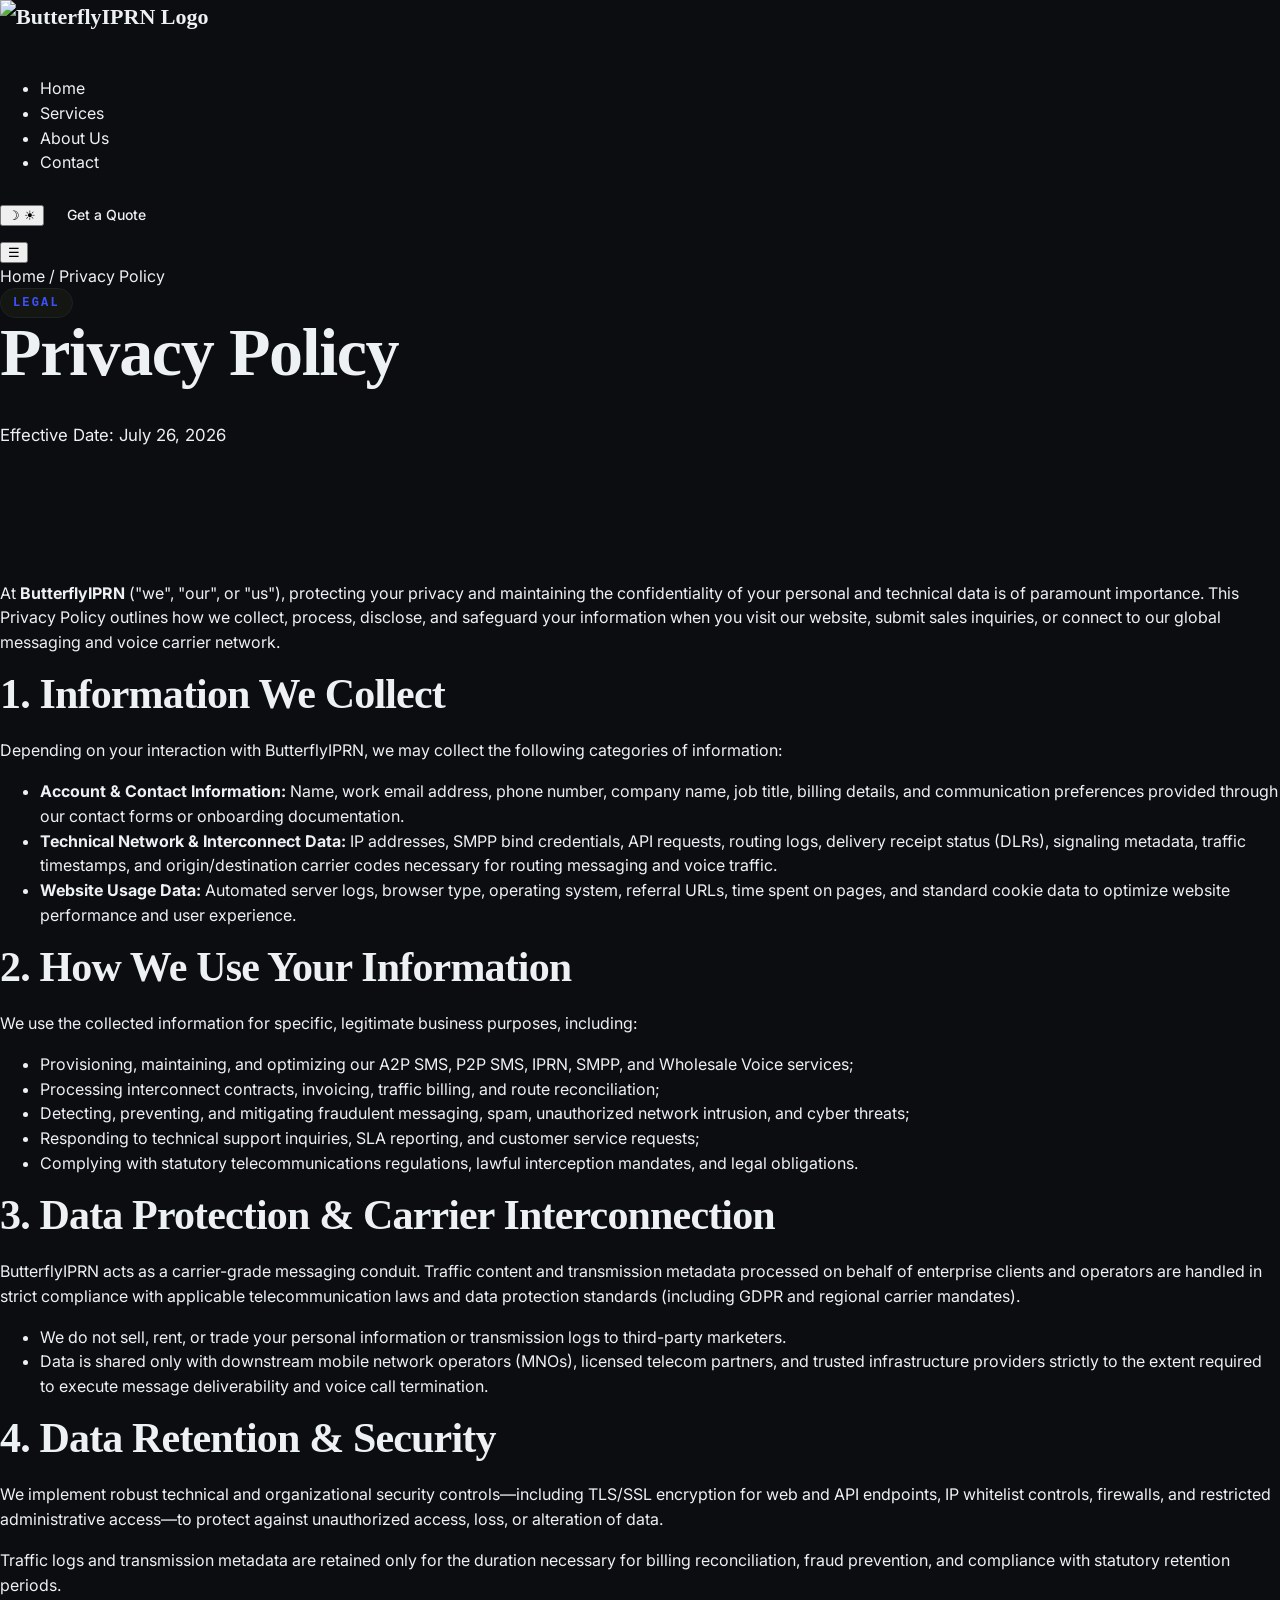
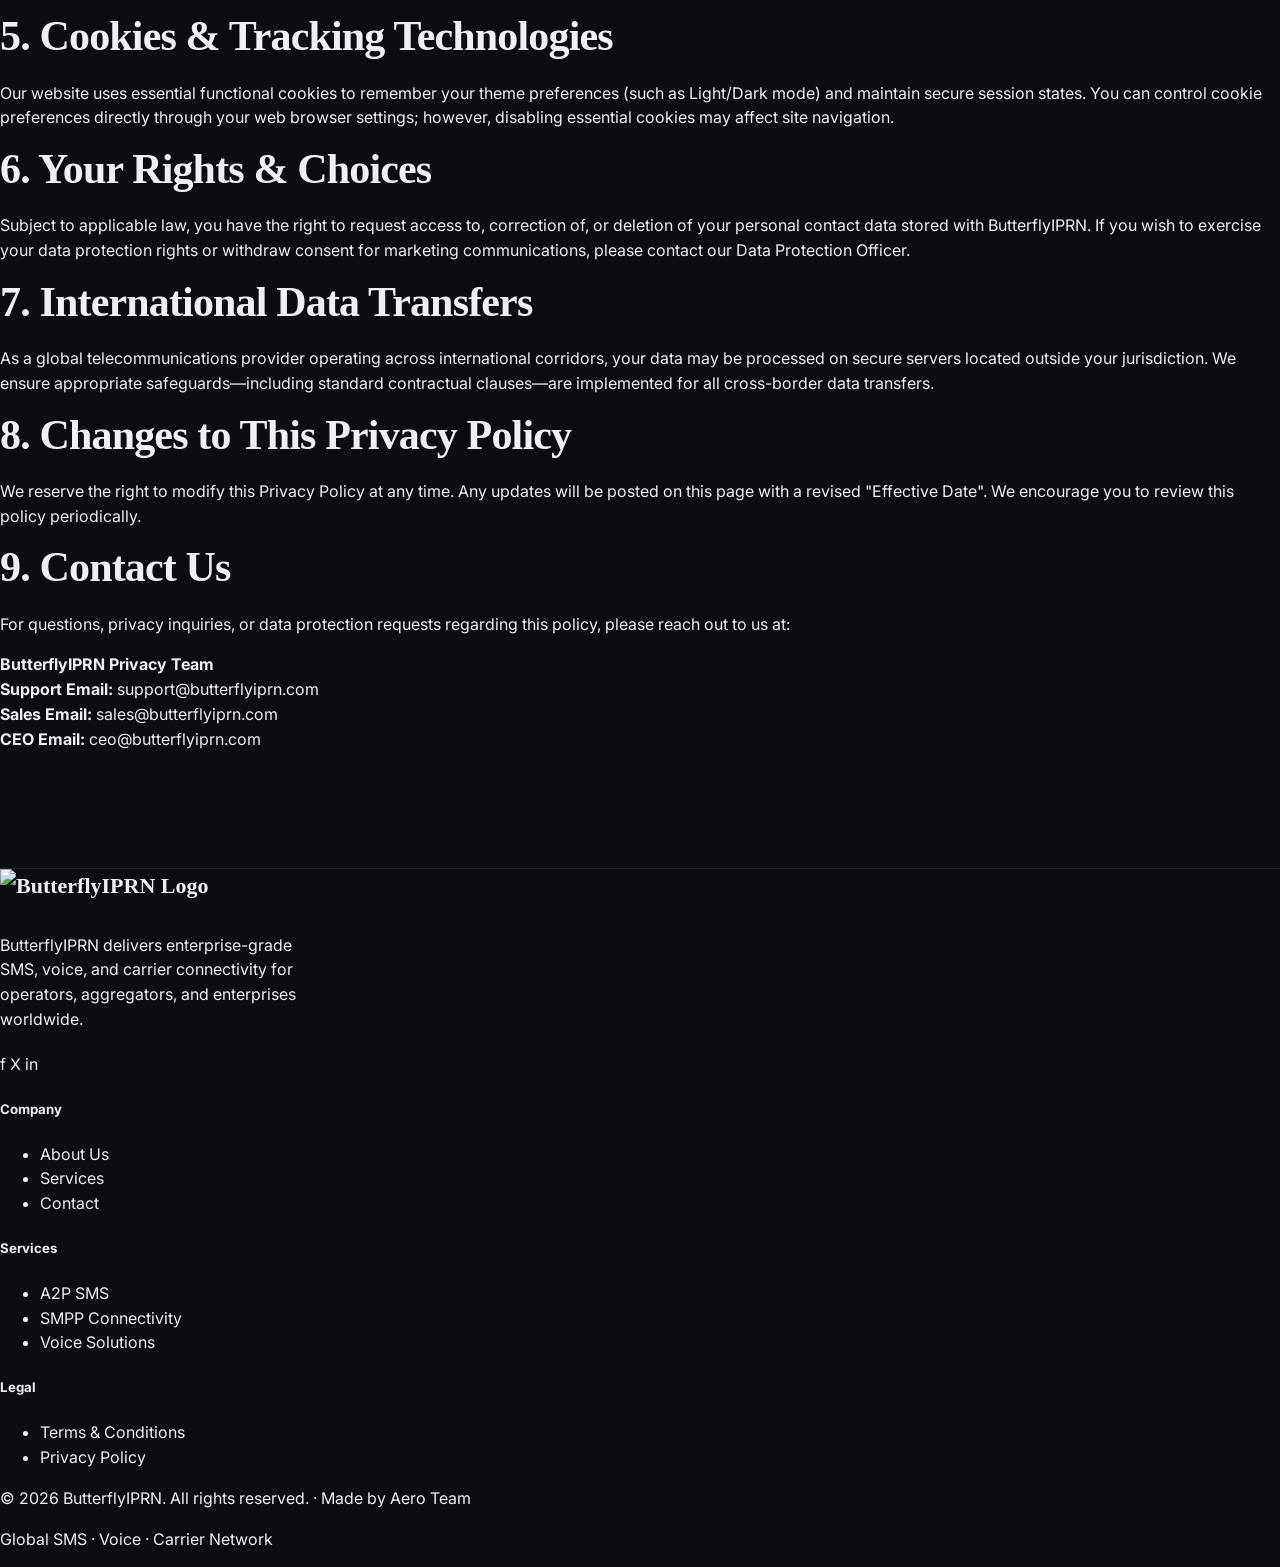
==== privacy-policy.html @ 3a71dd31 "main files" ====
<!DOCTYPE html>
<html lang="en" data-theme="dark">

<head>
  <meta charset="UTF-8">
  <meta name="viewport" content="width=device-width, initial-scale=1.0">
  <title>Privacy Policy — ButterflyIPRN</title>
  <link rel="preconnect" href="https://fonts.googleapis.com">
  <link rel="preconnect" href="https://fonts.gstatic.com" crossorigin>
  <link
    href="https://fonts.googleapis.com/css2?family=IBM+Plex+Mono:wght@500;600;700&family=Inter:wght@400;500;600;700&family=Space+Grotesk:wght@600;700&display=swap"
    rel="stylesheet">
  <link rel="stylesheet" href="./styles.css">
</head>

<body>

  <header class="site-header">
    <div class="header-inner">
      <a class="brand" href="index.html">
        <img src="aero-telecom/assets/images/logo.png" alt="ButterflyIPRN Logo" width="543" height="60"
          style="height:60px;">
      </a>

      <nav class="main-nav" aria-label="Primary">
        <ul>
          <li><a href="index.html">Home</a></li>
          <li><a href="index.html#services">Services</a></li>
          <li><a href="index.html#about">About Us</a></li>
          <li><a href="index.html#contact">Contact</a></li>
        </ul>
      </nav>

      <div class="header-cta">
        <button class="theme-toggle" aria-label="Switch between dark and light mode" type="button" title="Toggle Theme">
          <span class="icon-dark" aria-hidden="true">&#9789;</span>
          <span class="icon-light" aria-hidden="true">&#9728;</span>
        </button>
        <a href="index.html#contact" class="btn btn-outline">Get a Quote</a>
      </div>
      <button class="nav-toggle" aria-label="Toggle menu">&#9776;</button>
    </div>
  </header>

  <section class="page-hero fade-up">
    <div class="container">
      <div class="breadcrumb"><a href="index.html">Home</a> / Privacy Policy</div>
      <div class="eyebrow mono">Legal</div>
      <h1>Privacy Policy</h1>
      <p style="margin-top:12px;font-size:1.05rem;">Effective Date: July 26, 2026</p>
    </div>
  </section>

  <section class="section fade-up">
    <div class="container legal-content">
      <p>At <strong>ButterflyIPRN</strong> ("we", "our", or "us"), protecting your privacy and maintaining the
        confidentiality of your personal and technical data is of paramount importance. This Privacy Policy outlines how
        we collect, process, disclose, and safeguard your information when you visit our website, submit sales
        inquiries, or connect to our global messaging and voice carrier network.</p>

      <h2>1. Information We Collect</h2>
      <p>Depending on your interaction with ButterflyIPRN, we may collect the following categories of information:</p>
      <ul>
        <li><strong>Account &amp; Contact Information:</strong> Name, work email address, phone number, company name,
          job title, billing details, and communication preferences provided through our contact forms or onboarding
          documentation.</li>
        <li><strong>Technical Network &amp; Interconnect Data:</strong> IP addresses, SMPP bind credentials, API
          requests, routing logs, delivery receipt status (DLRs), signaling metadata, traffic timestamps, and
          origin/destination carrier codes necessary for routing messaging and voice traffic.</li>
        <li><strong>Website Usage Data:</strong> Automated server logs, browser type, operating system, referral URLs,
          time spent on pages, and standard cookie data to optimize website performance and user experience.</li>
      </ul>

      <h2>2. How We Use Your Information</h2>
      <p>We use the collected information for specific, legitimate business purposes, including:</p>
      <ul>
        <li>Provisioning, maintaining, and optimizing our A2P SMS, P2P SMS, IPRN, SMPP, and Wholesale Voice services;
        </li>
        <li>Processing interconnect contracts, invoicing, traffic billing, and route reconciliation;</li>
        <li>Detecting, preventing, and mitigating fraudulent messaging, spam, unauthorized network intrusion, and cyber
          threats;</li>
        <li>Responding to technical support inquiries, SLA reporting, and customer service requests;</li>
        <li>Complying with statutory telecommunications regulations, lawful interception mandates, and legal
          obligations.</li>
      </ul>

      <h2>3. Data Protection &amp; Carrier Interconnection</h2>
      <p>ButterflyIPRN acts as a carrier-grade messaging conduit. Traffic content and transmission metadata processed on
        behalf of enterprise clients and operators are handled in strict compliance with applicable telecommunication
        laws and data protection standards (including GDPR and regional carrier mandates).</p>
      <ul>
        <li>We do not sell, rent, or trade your personal information or transmission logs to third-party marketers.</li>
        <li>Data is shared only with downstream mobile network operators (MNOs), licensed telecom partners, and trusted
          infrastructure providers strictly to the extent required to execute message deliverability and voice call
          termination.</li>
      </ul>

      <h2>4. Data Retention &amp; Security</h2>
      <p>We implement robust technical and organizational security controls—including TLS/SSL encryption for web and API
        endpoints, IP whitelist controls, firewalls, and restricted administrative access—to protect against
        unauthorized access, loss, or alteration of data.</p>
      <p>Traffic logs and transmission metadata are retained only for the duration necessary for billing reconciliation,
        fraud prevention, and compliance with statutory retention periods.</p>

      <h2>5. Cookies &amp; Tracking Technologies</h2>
      <p>Our website uses essential functional cookies to remember your theme preferences (such as Light/Dark mode) and
        maintain secure session states. You can control cookie preferences directly through your web browser settings;
        however, disabling essential cookies may affect site navigation.</p>

      <h2>6. Your Rights &amp; Choices</h2>
      <p>Subject to applicable law, you have the right to request access to, correction of, or deletion of your personal
        contact data stored with ButterflyIPRN. If you wish to exercise your data protection rights or withdraw consent
        for marketing communications, please contact our Data Protection Officer.</p>

      <h2>7. International Data Transfers</h2>
      <p>As a global telecommunications provider operating across international corridors, your data may be processed on
        secure servers located outside your jurisdiction. We ensure appropriate safeguards—including standard
        contractual clauses—are implemented for all cross-border data transfers.</p>

      <h2>8. Changes to This Privacy Policy</h2>
      <p>We reserve the right to modify this Privacy Policy at any time. Any updates will be posted on this page with a
        revised "Effective Date". We encourage you to review this policy periodically.</p>

      <h2>9. Contact Us</h2>
      <p>For questions, privacy inquiries, or data protection requests regarding this policy, please reach out to us at:
      </p>
      <p><strong>ButterflyIPRN Privacy Team</strong><br>
        <strong>Support Email:</strong> <a href="mailto:support@butterflyiprn.com">support@butterflyiprn.com</a><br>
        <strong>Sales Email:</strong> <a href="mailto:sales@butterflyiprn.com">sales@butterflyiprn.com</a><br>
        <strong>CEO Email:</strong> <a href="mailto:ceo@butterflyiprn.com">ceo@butterflyiprn.com</a>
      </p>
    </div>
  </section>

  <footer class="site-footer">
    <div class="container">
      <div class="footer-grid">
        <div>
          <a class="brand" href="index.html">
            <img src="aero-telecom/assets/images/logo.png" alt="ButterflyIPRN Logo" width="543" height="48"
              style="height:48px;">
          </a>
          <p style="margin-top:16px;max-width:320px;">ButterflyIPRN delivers enterprise-grade SMS, voice, and carrier
            connectivity for operators, aggregators, and enterprises worldwide.</p>
          <div class="social-links" style="margin-top:20px;">
            <a href="https://www.facebook.com/share/1BZhmbPGrG/" target="_blank" rel="noopener noreferrer"
              aria-label="Facebook">f</a>
            <a href="https://x.com/butterflyIPRN" target="_blank" rel="noopener noreferrer"
              aria-label="X / Twitter">X</a>
            <a href="https://www.linkedin.com/in/butterfly-iprn-031348425?utm_source=share_via&utm_content=profile&utm_medium=member_android"
              target="_blank" rel="noopener noreferrer" aria-label="LinkedIn">in</a>
          </div>
        </div>

        <div>
          <h5>Company</h5>
          <ul>
            <li><a href="index.html#about">About Us</a></li>
            <li><a href="index.html#services">Services</a></li>
            <li><a href="index.html#contact">Contact</a></li>
          </ul>
        </div>

        <div>
          <h5>Services</h5>
          <ul>
            <li><a href="index.html#services">A2P SMS</a></li>
            <li><a href="index.html#services">SMPP Connectivity</a></li>
            <li><a href="index.html#services">Voice Solutions</a></li>
          </ul>
        </div>

        <div>
          <h5>Legal</h5>
          <ul>
            <li><a href="terms.html">Terms &amp; Conditions</a></li>
            <li><a href="privacy-policy.html">Privacy Policy</a></li>
          </ul>
        </div>
      </div>

      <div class="footer-bottom">
        <p>&copy; 2026 ButterflyIPRN. All rights reserved. &middot; Made by <a href="https://aeroteam.vercel.app/"
            target="_blank" rel="noopener noreferrer" class="credit-link">Aero Team</a></p>
        <p class="mono">Global SMS &middot; Voice &middot; Carrier Network</p>
      </div>
    </div>
  </footer>

  <script src="./main.js"></script>
</body>

</html>
---- styles.css ----
:root {
  --bg: #0b0d10;
  --bg-2: #101418;
  --ink: #eef1f4;
  --ink-dim: #9aa3ad;
  --line: #1c2126;
  --accent: #3d51ff;
  /* electric lime */
  --accent-2: #7caaf5;
  /* mint */
  --warm: #ff8a5c;
  /* subtle warm */
  --card: #11151a;
  --radius: 14px;
  --maxw: 1200px;
}

* {
  box-sizing: border-box;
  scroll-behavior: smooth;
}

html,
body {
  margin: 0;
  padding: 0;
  background: var(--bg);
  color: var(--ink);
  font-family: "Inter", system-ui, sans-serif;
  -webkit-font-smoothing: antialiased;
  line-height: 1.55
}

img {
  max-width: 100%;
  display: block
}

a {
  color: inherit;
  text-decoration: none
}

.wrap {
  max-width: var(--maxw);
  margin: 0 auto;
  padding: 0 24px
}

.skip {
  position: absolute;
  left: -9999px
}

.skip:focus {
  left: 8px;
  top: 8px;
  background: var(--accent);
  color: #000;
  padding: 8px;
  z-index: 99
}

/* Typography */
h1,
h2,
h3,
h4 {
  font-family: "Fraunces", serif;
  font-weight: 600;
  letter-spacing: -.02em;
  margin: 0 0 .5em
}

h1 {
  font-size: clamp(38px, 5.4vw, 68px);
  line-height: 1.02
}

h1 em {
  font-style: italic;
  color: var(--accent);
  font-weight: 600
}

h2 {
  font-size: clamp(28px, 3.4vw, 42px);
  line-height: 1.1
}

h3 {
  font-size: 20px
}

.eyebrow {
  display: inline-flex;
  align-items: center;
  gap: 8px;
  font: 600 12px/1 "JetBrains Mono", monospace;
  text-transform: uppercase;
  letter-spacing: .18em;
  color: var(--accent);
  padding: 8px 12px;
  border: 1px solid var(--line);
  border-radius: 999px;
  background: rgba(198, 255, 61, .04)
}

.eyebrow i {
  width: 6px;
  height: 6px;
  background: var(--accent);
  border-radius: 50%;
  box-shadow: 0 0 12px var(--accent)
}

.muted {
  color: var(--ink-dim)
}

.lead {
  color: var(--ink-dim);
  max-width: 640px
}

/* Nav */
.nav {
  position: sticky;
  top: 0;
  z-index: 50;
  background: rgba(11, 13, 16, .75);
  backdrop-filter: blur(12px);
  border-bottom: 1px solid var(--line)
}

.nav-inner {
  display: flex;
  align-items: center;
  justify-content: space-between;
  height: 68px
}

.brand {
  font-family: "Fraunces", serif;
  font-size: 22px;
  font-weight: 600;
  display: flex;
  align-items: center;
  gap: 10px
}

.brand img {
  width: auto;
  height: 60px;
}

.brand-dim {
  color: var(--ink-dim);
  font-weight: 400
}

.mark {
  width: 14px;
  height: 14px;
  border-radius: 3px;
  background: linear-gradient(135deg, var(--accent), var(--accent-2));
  box-shadow: 0 0 18px rgba(198, 255, 61, .5);
  display: inline-block
}

.nav nav {
  display: flex;
  gap: 28px
}

.nav nav a {
  font-size: 14px;
  color: var(--ink-dim);
  transition: color .2s
}

.nav nav a:hover {
  color: var(--ink)
}

@media(max-width:820px) {
  .nav nav {
    display: none
  }
}

/* Buttons */
.btn {
  display: inline-flex;
  align-items: center;
  gap: 8px;
  padding: 12px 18px;
  border-radius: 999px;
  font-weight: 500;
  font-size: 14px;
  border: 1px solid transparent;
  transition: transform .15s, background .2s, color .2s;
  cursor: pointer
}

.btn:hover {
  transform: translateY(-1px)
}

.btn-primary {
  background: var(--accent);
  color: #0b0d10
}

.btn-primary:hover {
  background: #d9ff6a
}

.btn-ghost {
  border-color: var(--line);
  color: var(--ink)
}

.btn-ghost:hover {
  border-color: var(--accent);
  color: var(--accent)
}

/* Hero */
.hero {
  position: relative;
  overflow: hidden;
  padding: 80px 0 100px;
  border-bottom: 1px solid var(--line)
}

.grid-bg {
  position: absolute;
  inset: 0;
  background-image: linear-gradient(var(--line) 1px, transparent 1px), linear-gradient(90deg, var(--line) 1px, transparent 1px);
  background-size: 56px 56px;
  mask-image: radial-gradient(ellipse at 60% 30%, #000 30%, transparent 75%);
  opacity: .55;
  pointer-events: none
}

.hero-inner {
  position: relative;
  display: grid;
  grid-template-columns: 1.15fr 1fr;
  gap: 60px;
  align-items: center
}

@media(max-width:900px) {
  .hero-inner {
    grid-template-columns: 1fr
  }
}

.hero-copy p {
  color: var(--ink-dim);
  font-size: 18px;
  max-width: 560px;
  margin: 20px 0 28px
}

.cta-row {
  display: flex;
  gap: 12px;
  flex-wrap: wrap
}

.hero-stats {
  list-style: none;
  padding: 0;
  margin: 44px 0 0;
  display: flex;
  gap: 36px;
  border-top: 1px solid var(--line);
  padding-top: 24px;
  flex-wrap: wrap
}

.hero-stats strong {
  display: block;
  font-family: "Fraunces", serif;
  font-size: 30px;
  color: var(--accent)
}

.hero-stats span {
  font: 500 12px/1 "JetBrains Mono", monospace;
  color: var(--ink-dim);
  text-transform: uppercase;
  letter-spacing: .15em
}

.hero-card {
  position: relative;
  border-radius: var(--radius);
  overflow: hidden;
  border: 1px solid var(--line);
  box-shadow: 0 30px 80px -30px rgba(0, 0, 0, .8)
}

.hero-card img {
  height: 520px;
  object-fit: cover;
  filter: saturate(.85) contrast(1.05)
}

.badge {
  position: absolute;
  background: rgba(11, 13, 16, .85);
  border: 1px solid var(--line);
  color: var(--ink);
  padding: 10px 14px;
  border-radius: 10px;
  font: 500 12px/1 "JetBrains Mono", monospace;
  backdrop-filter: blur(8px)
}

.badge-tl {
  top: 16px;
  left: 16px;
  color: var(--accent)
}

.badge-br {
  bottom: 16px;
  right: 16px
}

/* Sections */
.section {
  padding: 100px 0;
  border-bottom: 1px solid var(--line)
}

.section.alt {
  background: var(--bg-2)
}

.section-head {
  max-width: 640px;
  margin-bottom: 56px
}

.section-head p {
  color: var(--ink-dim);
  margin-top: 12px
}

.two-col {
  display: grid;
  grid-template-columns: 1fr 1fr;
  gap: 70px;
  align-items: center
}

@media(max-width:900px) {
  .two-col {
    grid-template-columns: 1fr;
    gap: 40px
  }
}

.link-arrow {
  color: var(--accent);
  font-weight: 500;
  border-bottom: 1px solid transparent;
  transition: border-color .2s
}

.link-arrow:hover {
  border-color: var(--accent)
}

/* Frames */
.frame {
  position: relative;
  border-radius: var(--radius);
  overflow: hidden;
  border: 1px solid var(--line);
  width: 440px;
  height: 460px;
}

.frame img {
  width: 100%;
  height: auto;
  object-fit: cover
}

.frame-tag {
  position: absolute;
  left: 14px;
  bottom: 14px;
  background: rgba(0, 0, 0, .6);
  padding: 8px 12px;
  border-radius: 8px;
  font: 500 11px/1 "JetBrains Mono", monospace;
  letter-spacing: .14em;
  text-transform: uppercase;
  color: var(--accent-2)
}

.stack {
  display: grid;
  gap: 20px
}

.stack .offset {
  margin-left: 40px
}

.stack .frame img {
  height: auto;
  width: 100%;
  object-fit: contain;
}

/* Cards */
.cards {
  display: grid;
  grid-template-columns: repeat(3, 1fr);
  gap: 22px
}

@media(max-width:900px) {
  .cards {
    grid-template-columns: 1fr 1fr
  }
}

@media(max-width:600px) {
  .cards {
    grid-template-columns: 1fr
  }
}

.card {
  background: var(--card);
  border: 1px solid var(--line);
  border-radius: var(--radius);
  overflow: hidden;
  transition: transform .25s, border-color .25s
}

.card:hover {
  transform: translateY(-4px);
  border-color: var(--accent)
}

.card-img {
  aspect-ratio: 16/10;
  overflow: hidden
}

.card-img img {
  width: 100%;
  height: 100%;
  object-fit: cover;
  transition: transform .5s
}

.card:hover .card-img img {
  transform: scale(1.05)
}

.card-body {
  padding: 22px
}

.tag {
  font: 600 11px/1 "JetBrains Mono", monospace;
  color: var(--accent-2);
  text-transform: uppercase;
  letter-spacing: .15em
}

.card h3 {
  margin: 12px 0 8px
}

.card p {
  color: var(--ink-dim);
  font-size: 14.5px;
  margin: 0 0 14px
}

/* Ordered list */
.ol-list {
  list-style: none;
  padding: 0;
  margin: 32px 0 0;
  display: grid;
  gap: 20px
}

.ol-list li {
  display: grid;
  grid-template-columns: 60px 1fr;
  gap: 16px;
  padding: 20px;
  border: 1px solid var(--line);
  border-radius: 12px;
  background: var(--card);
  transition: border-color .2s
}

.ol-list li:hover {
  border-color: var(--accent)
}

.ol-list b {
  font-family: "Fraunces", serif;
  font-size: 28px;
  color: var(--accent)
}

.ol-list h4 {
  margin: 0 0 4px;
  font-size: 17px
}

.ol-list p {
  margin: 0;
  color: var(--ink-dim);
  font-size: 14.5px
}

/* Industries */
.industries {
  background: radial-gradient(ellipse at top, #12181e, var(--bg))
}

.chips {
  list-style: none;
  padding: 0;
  margin: 28px 0 60px;
  display: flex;
  flex-wrap: wrap;
  gap: 10px
}

.chips li {
  border: 1px solid var(--line);
  padding: 10px 16px;
  border-radius: 999px;
  font-size: 14px;
  color: var(--ink-dim);
  background: var(--card);
  transition: .2s
}

.chips li:hover {
  color: var(--accent);
  border-color: var(--accent)
}

.pillars {
  display: grid;
  grid-template-columns: repeat(4, 1fr);
  gap: 20px
}

@media(max-width:800px) {
  .pillars {
    grid-template-columns: 1fr 1fr
  }
}

.pillars>div {
  padding: 24px;
  border-left: 2px solid var(--accent);
  background: var(--card);
  border-radius: 0 12px 12px 0
}

.pillars h4 {
  margin: 0 0 6px;
  font-size: 16px
}

.pillars p {
  margin: 0;
  color: var(--ink-dim);
  font-size: 14px
}

/* Contact */
.contact-list {
  list-style: none;
  padding: 0;
  margin: 28px 0 0;
  display: grid;
  gap: 14px
}

.contact-list li {
  display: flex;
  gap: 14px;
  align-items: center;
  padding: 16px;
  border: 1px solid var(--line);
  border-radius: 12px;
  background: var(--card)
}

.contact-list span {
  width: 38px;
  height: 38px;
  display: grid;
  place-items: center;
  background: rgba(198, 255, 61, .1);
  color: var(--accent);
  border-radius: 10px;
  font-size: 16px
}

.contact-list b {
  display: block;
  font-size: 12px;
  font-family: "JetBrains Mono", monospace;
  color: var(--ink-dim);
  text-transform: uppercase;
  letter-spacing: .14em;
  margin-bottom: 2px
}

.contact-list a {
  color: var(--ink)
}

.contact-list a:hover {
  color: var(--accent)
}

.form {
  background: var(--card);
  border: 1px solid var(--line);
  border-radius: var(--radius);
  padding: 32px;
  display: grid;
  gap: 16px
}

.form h3 {
  margin: 0 0 8px;
  font-size: 22px
}

.form label {
  display: grid;
  gap: 6px;
  font: 500 12px/1 "JetBrains Mono", monospace;
  color: var(--ink-dim);
  text-transform: uppercase;
  letter-spacing: .14em
}

.form input,
.form textarea {
  background: var(--bg);
  border: 1px solid var(--line);
  border-radius: 10px;
  padding: 12px 14px;
  color: var(--ink);
  font-family: inherit;
  font-size: 15px;
  outline: none;
  transition: border-color .2s
}

.form input:focus,
.form textarea:focus {
  border-color: var(--accent)
}

.form-note {
  margin: 0;
  font-size: 13px;
  color: var(--accent-2);
  min-height: 16px
}

/* Payments */
.payments {
  text-align: left
}

.pay-grid {
  list-style: none;
  padding: 0;
  margin: 28px 0 0;
  display: grid;
  grid-template-columns: repeat(3, 1fr);
  gap: 12px
}

@media(min-width:700px) {
  .pay-grid {
    grid-template-columns: repeat(5, 1fr)
  }
}

.pay-grid li {
  padding: 22px;
  border: 1px dashed var(--line);
  border-radius: 12px;
  text-align: center;
  font: 500 13px/1 "JetBrains Mono", monospace;
  color: var(--ink);
  letter-spacing: .06em;
  transition: .2s
}

.pay-grid li:hover {
  border-style: solid;
  border-color: var(--accent);
  color: var(--accent)
}

/* ===========================
   Footer
=========================== */

.foot {
  padding: 30px 0;
  background: var(--bg-2);
  border-top: 1px solid var(--line);
  color: var(--ink-dim);
}

.foot-inner {
  display: grid;
  grid-template-columns: 1fr auto 1fr;
  align-items: center;
  gap: 32px;
}

.footer-made {
  justify-self: start;
}

.footer-made a {
  color: var(--ink-dim);
  font-size: 14px;
  transition: .3s ease;
}

.footer-made a strong {
  color: var(--accent);
}

.footer-made a:hover {
  color: var(--ink);
}

.footer-social {
  display: flex;
  align-items: center;
  justify-content: center;
  gap: 14px;
}

.footer-social a {
  width: 42px;
  height: 42px;

  display: flex;
  align-items: center;
  justify-content: center;

  border-radius: 50%;

  background: var(--card);
  border: 1px solid var(--line);

  color: var(--accent);

  font-size: 18px;

  transition: .3s ease;
}

.footer-social a:hover {
  background: var(--accent);
  color: var(--ink);

  border-color: var(--accent);

  transform: translateY(-4px);

  box-shadow: 0 8px 24px rgba(61, 81, 255, .35);
}

.foot-links {
  display: flex;
  justify-content: flex-end;
  align-items: center;
  gap: 22px;
}

.foot-links a {
  color: var(--ink-dim);
  font-size: 14px;
  transition: .3s ease;
}

.foot-links a:hover {
  color: var(--accent);
}

@media (max-width:768px) {

  .foot {
    padding: 40px 0;
  }

  .foot-inner {
    grid-template-columns: 1fr;
    text-align: center;
    gap: 22px;
  }

  .footer-made,
  .foot-links {
    justify-self: center;
  }

  .foot-links {
    justify-content: center;
    flex-wrap: wrap;
    gap: 16px;
  }

}
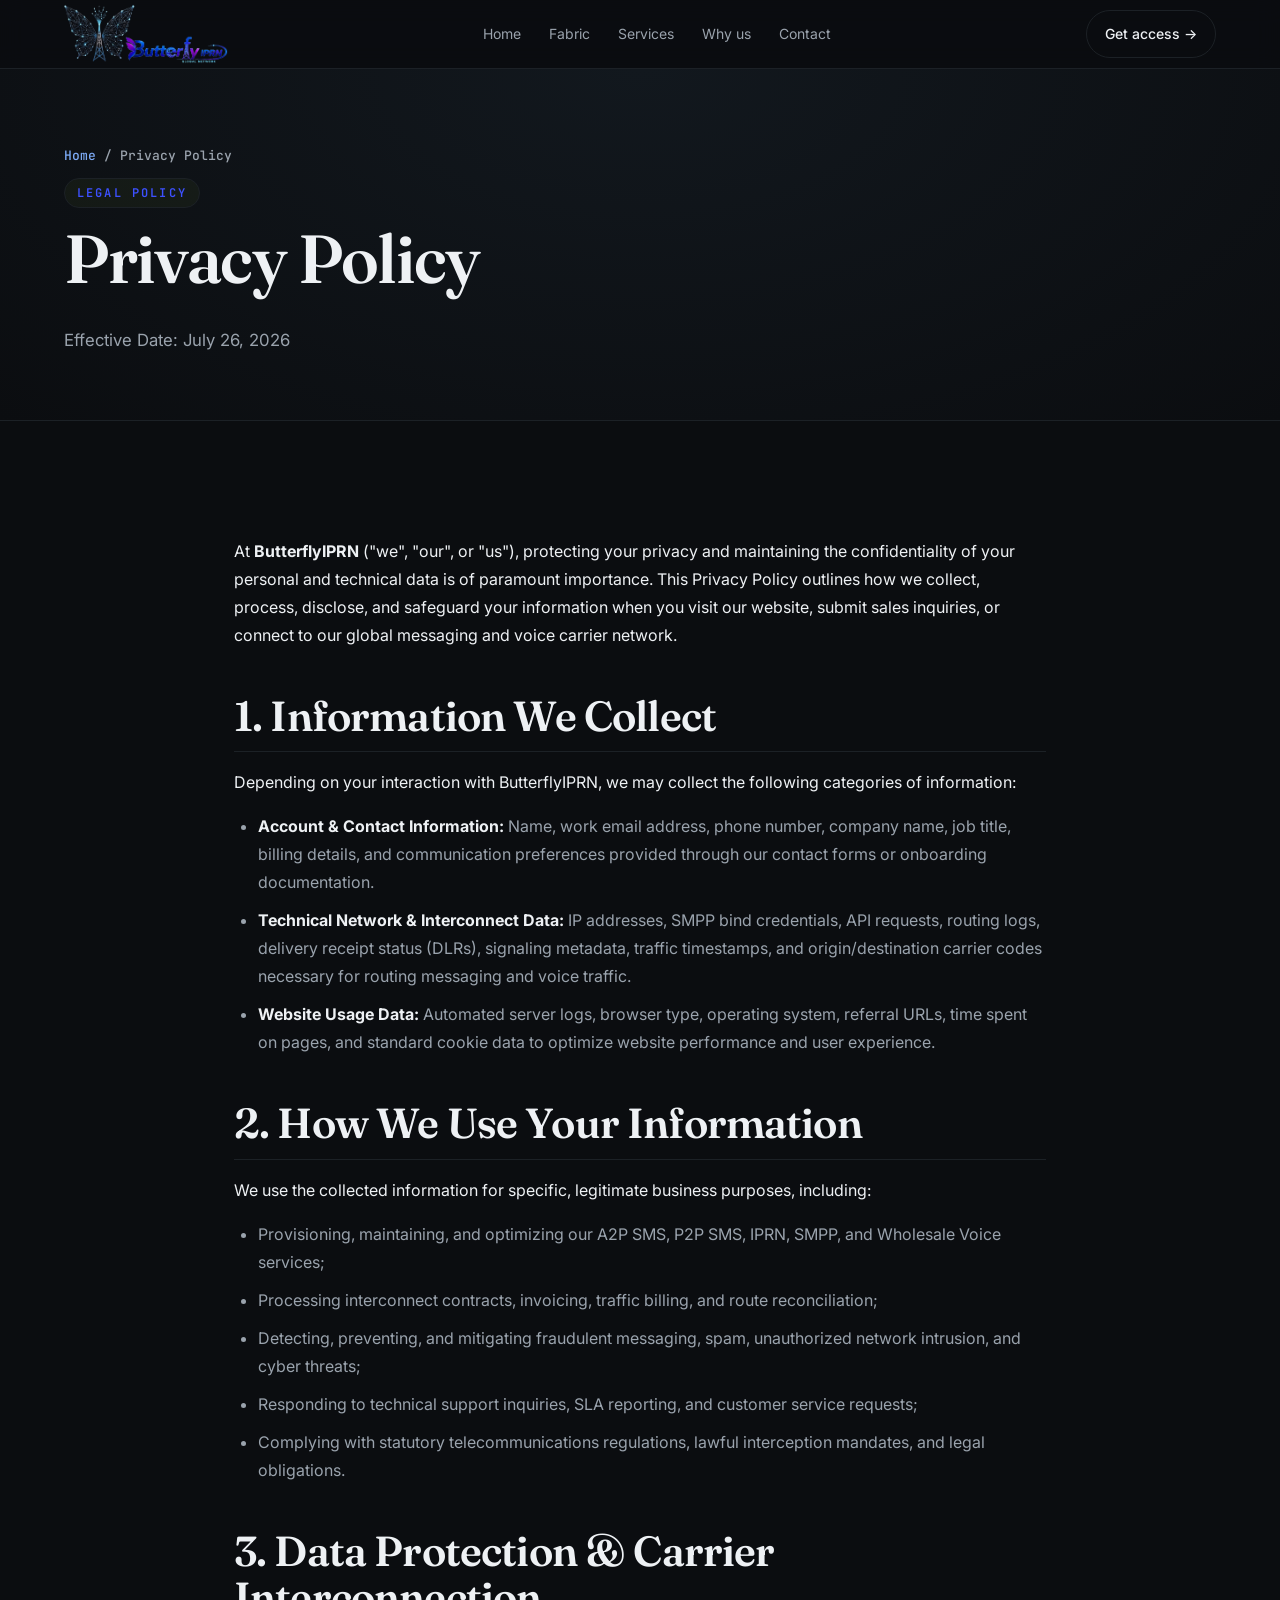
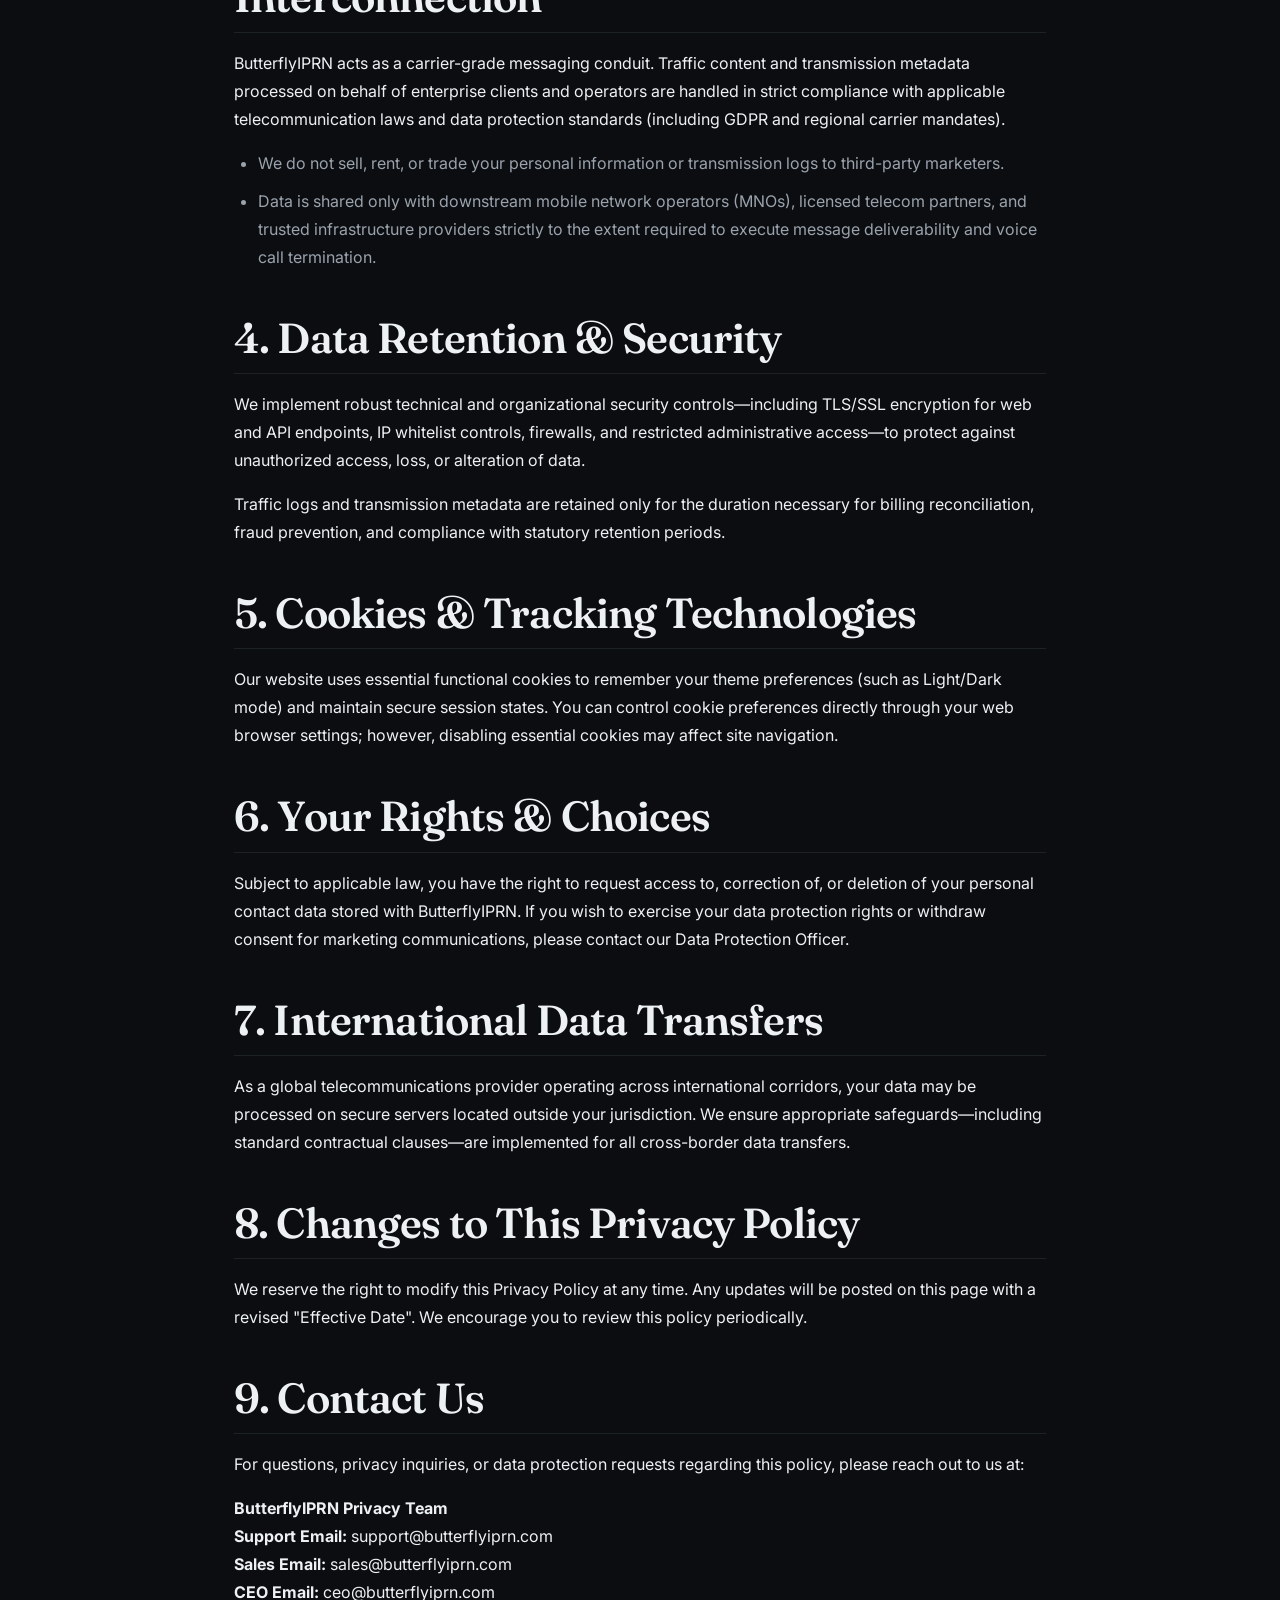
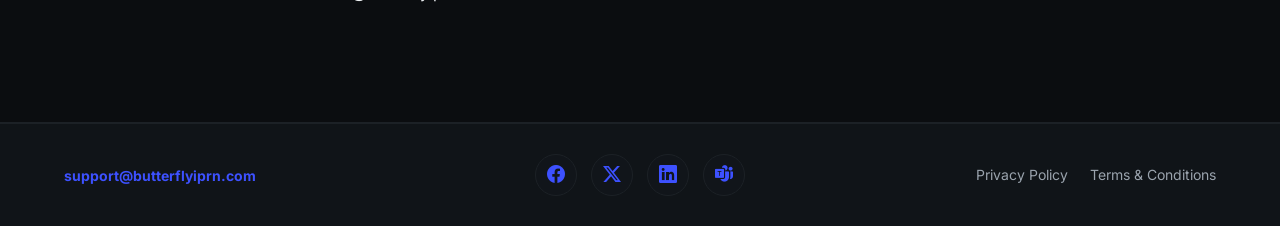
==== commit 2ffd1658: "Add files via upload" ====
--- a/privacy-policy.html
+++ b/privacy-policy.html
@@ -1,5 +1,5 @@
 <!DOCTYPE html>
-<html lang="en" data-theme="dark">
+<html lang="en">
 
 <head>
   <meta charset="UTF-8">
@@ -8,51 +8,45 @@
   <link rel="preconnect" href="https://fonts.googleapis.com">
   <link rel="preconnect" href="https://fonts.gstatic.com" crossorigin>
   <link
-    href="https://fonts.googleapis.com/css2?family=IBM+Plex+Mono:wght@500;600;700&family=Inter:wght@400;500;600;700&family=Space+Grotesk:wght@600;700&display=swap"
+    href="https://fonts.googleapis.com/css2?family=Fraunces:ital,wght@0,400;0,600;0,700;1,600&family=JetBrains+Mono:wght@400;500;600&family=Inter:wght@300;400;500;600&display=swap"
     rel="stylesheet">
   <link rel="stylesheet" href="./styles.css">
+  <link rel="stylesheet" href="https://cdn.jsdelivr.net/npm/bootstrap-icons@1.11.3/font/bootstrap-icons.min.css">
+  <link rel="icon" href="./img/Logo.png" type="image/png">
 </head>
 
 <body>
 
-  <header class="site-header">
-    <div class="header-inner">
+  <a class="skip" href="#main-content">Skip to content</a>
+
+  <header class="nav">
+    <div class="wrap nav-inner">
       <a class="brand" href="index.html">
-        <img src="aero-telecom/assets/images/logo.png" alt="ButterflyIPRN Logo" width="543" height="60"
-          style="height:60px;">
+        <img src="./img/Logo.png" alt="ButterflyIPRN Logo">
       </a>
-
-      <nav class="main-nav" aria-label="Primary">
-        <ul>
-          <li><a href="index.html">Home</a></li>
-          <li><a href="index.html#services">Services</a></li>
-          <li><a href="index.html#about">About Us</a></li>
-          <li><a href="index.html#contact">Contact</a></li>
-        </ul>
+      <nav>
+        <a href="index.html">Home</a>
+        <a href="index.html#about">Fabric</a>
+        <a href="index.html#services">Services</a>
+        <a href="index.html#why">Why us</a>
+        <a href="index.html#contact">Contact</a>
       </nav>
-
-      <div class="header-cta">
-        <button class="theme-toggle" aria-label="Switch between dark and light mode" type="button" title="Toggle Theme">
-          <span class="icon-dark" aria-hidden="true">&#9789;</span>
-          <span class="icon-light" aria-hidden="true">&#9728;</span>
-        </button>
-        <a href="index.html#contact" class="btn btn-outline">Get a Quote</a>
-      </div>
+      <a href="index.html#contact" class="btn btn-ghost">Get access →</a>
       <button class="nav-toggle" aria-label="Toggle menu">&#9776;</button>
     </div>
   </header>
 
-  <section class="page-hero fade-up">
-    <div class="container">
+  <section class="page-hero" id="main-content">
+    <div class="wrap">
       <div class="breadcrumb"><a href="index.html">Home</a> / Privacy Policy</div>
-      <div class="eyebrow mono">Legal</div>
-      <h1>Privacy Policy</h1>
-      <p style="margin-top:12px;font-size:1.05rem;">Effective Date: July 26, 2026</p>
+      <span class="eyebrow">Legal Policy</span>
+      <h1 style="margin-top:16px;">Privacy Policy</h1>
+      <p style="margin-top:12px;font-size:1.05rem;" class="muted">Effective Date: July 26, 2026</p>
     </div>
   </section>
 
-  <section class="section fade-up">
-    <div class="container legal-content">
+  <section class="section">
+    <div class="wrap legal-content">
       <p>At <strong>ButterflyIPRN</strong> ("we", "our", or "us"), protecting your privacy and maintaining the
         confidentiality of your personal and technical data is of paramount importance. This Privacy Policy outlines how
         we collect, process, disclose, and safeguard your information when you visit our website, submit sales
@@ -132,62 +126,48 @@
     </div>
   </section>
 
-  <footer class="site-footer">
-    <div class="container">
-      <div class="footer-grid">
-        <div>
-          <a class="brand" href="index.html">
-            <img src="aero-telecom/assets/images/logo.png" alt="ButterflyIPRN Logo" width="543" height="48"
-              style="height:48px;">
-          </a>
-          <p style="margin-top:16px;max-width:320px;">ButterflyIPRN delivers enterprise-grade SMS, voice, and carrier
-            connectivity for operators, aggregators, and enterprises worldwide.</p>
-          <div class="social-links" style="margin-top:20px;">
-            <a href="https://www.facebook.com/share/1BZhmbPGrG/" target="_blank" rel="noopener noreferrer"
-              aria-label="Facebook">f</a>
-            <a href="https://x.com/butterflyIPRN" target="_blank" rel="noopener noreferrer"
-              aria-label="X / Twitter">X</a>
-            <a href="https://www.linkedin.com/in/butterfly-iprn-031348425?utm_source=share_via&utm_content=profile&utm_medium=member_android"
-              target="_blank" rel="noopener noreferrer" aria-label="LinkedIn">in</a>
-          </div>
-        </div>
+  <footer class="foot">
+    <div class="wrap foot-inner">
 
-        <div>
-          <h5>Company</h5>
-          <ul>
-            <li><a href="index.html#about">About Us</a></li>
-            <li><a href="index.html#services">Services</a></li>
-            <li><a href="index.html#contact">Contact</a></li>
-          </ul>
-        </div>
-
-        <div>
-          <h5>Services</h5>
-          <ul>
-            <li><a href="index.html#services">A2P SMS</a></li>
-            <li><a href="index.html#services">SMPP Connectivity</a></li>
-            <li><a href="index.html#services">Voice Solutions</a></li>
-          </ul>
-        </div>
-
-        <div>
-          <h5>Legal</h5>
-          <ul>
-            <li><a href="terms.html">Terms &amp; Conditions</a></li>
-            <li><a href="privacy-policy.html">Privacy Policy</a></li>
-          </ul>
-        </div>
+      <!-- Left -->
+      <div class="footer-made">
+        <a id="AeroTeam" href="https://aeroteam.vercel.app/" target="_blank">
+          <strong>support@butterflyiprn.com</strong>
+        </a>
       </div>
 
-      <div class="footer-bottom">
-        <p>&copy; 2026 ButterflyIPRN. All rights reserved. &middot; Made by <a href="https://aeroteam.vercel.app/"
-            target="_blank" rel="noopener noreferrer" class="credit-link">Aero Team</a></p>
-        <p class="mono">Global SMS &middot; Voice &middot; Carrier Network</p>
+      <!-- Center -->
+      <div class="footer-social">
+
+        <a href="https://www.facebook.com/share/1BZhmbPGrG/" target="_blank" aria-label="Facebook">
+          <i class="bi bi-facebook"></i>
+        </a>
+
+        <a href="https://x.com/butterflyIPRN" target="_blank" aria-label="X">
+          <i class="bi bi-twitter-x"></i>
+        </a>
+
+        <a href="https://www.linkedin.com/in/butterfly-iprn-031348425?utm_source=share_via&utm_content=profile&utm_medium=member_android"
+          target="_blank" aria-label="LinkedIn">
+          <i class="bi bi-linkedin"></i>
+        </a>
+
+        <a href="https://teams.live.com/l/invite/FEAaa-4FoAHBESFZA?v=g1" target="_blank" aria-label="Microsoft Teams">
+          <i class="bi bi-microsoft-teams"></i>
+        </a>
+
       </div>
+
+      <!-- Right -->
+      <div class="foot-links">
+        <a href="./privacy-policy.html">Privacy Policy</a>
+        <a href="./terms.html">Terms & Conditions</a>
+      </div>
+
     </div>
   </footer>
 
-  <script src="./main.js"></script>
+  <script src="./script.js"></script>
 </body>
 
 </html>
--- a/styles.css
+++ b/styles.css
@@ -246,28 +246,32 @@
 
 .hero-inner {
   position: relative;
-  display: grid;
-  grid-template-columns: 1.15fr 1fr;
-  gap: 60px;
-  align-items: center
-}
-
-@media(max-width:900px) {
-  .hero-inner {
-    grid-template-columns: 1fr
-  }
+  display: flex;
+  flex-direction: column;
+  align-items: center;
+  text-align: center;
+  gap: 48px;
+}
+
+.hero-copy {
+  display: flex;
+  flex-direction: column;
+  align-items: center;
+  max-width: 840px;
+  margin: 0 auto;
 }
 
 .hero-copy p {
   color: var(--ink-dim);
-  font-size: 18px;
-  max-width: 560px;
-  margin: 20px 0 28px
+  font-size: 19px;
+  max-width: 680px;
+  margin: 20px auto 28px
 }
 
 .cta-row {
   display: flex;
-  gap: 12px;
+  gap: 14px;
+  justify-content: center;
   flex-wrap: wrap
 }
 
@@ -296,40 +300,123 @@
   letter-spacing: .15em
 }
 
+/* Telemetry Terminal & NOC Console (No-Image UI) */
 .hero-card {
   position: relative;
   border-radius: var(--radius);
-  overflow: hidden;
-  border: 1px solid var(--line);
-  box-shadow: 0 30px 80px -30px rgba(0, 0, 0, .8)
-}
-
-.hero-card img {
-  height: 520px;
-  object-fit: cover;
-  filter: saturate(.85) contrast(1.05)
+  background: var(--card);
+  border: 1px solid var(--line);
+  padding: 28px;
+  box-shadow: 0 30px 80px -30px rgba(0, 0, 0, .8), 0 0 30px rgba(61, 81, 255, 0.12);
+  display: flex;
+  flex-direction: column;
+  gap: 18px;
+  width: 100%;
+  max-width: 860px;
+  margin: 0 auto;
+  text-align: left;
+}
+
+.terminal-header {
+  display: flex;
+  align-items: center;
+  justify-content: space-between;
+  border-bottom: 1px solid var(--line);
+  padding-bottom: 14px;
+}
+
+.terminal-title {
+  display: flex;
+  align-items: center;
+  gap: 10px;
+  font: 600 13px/1 "JetBrains Mono", monospace;
+  color: var(--ink);
+  letter-spacing: .05em;
+}
+
+.pulse-dot {
+  width: 8px;
+  height: 8px;
+  background: #22c55e;
+  border-radius: 50%;
+  box-shadow: 0 0 10px #22c55e;
+  animation: pulse-glow 2s infinite;
+}
+
+@keyframes pulse-glow {
+  0% { transform: scale(0.95); opacity: 0.8; }
+  50% { transform: scale(1.15); opacity: 1; box-shadow: 0 0 14px #22c55e; }
+  100% { transform: scale(0.95); opacity: 0.8; }
+}
+
+.terminal-node {
+  font: 500 11px/1 "JetBrains Mono", monospace;
+  color: var(--accent-2);
+  background: rgba(124, 170, 245, 0.1);
+  padding: 6px 10px;
+  border-radius: 6px;
+  border: 1px solid rgba(124, 170, 245, 0.2);
+}
+
+.telemetry-grid {
+  display: flex;
+  flex-direction: column;
+  gap: 10px;
+}
+
+.telemetry-row {
+  display: flex;
+  align-items: center;
+  justify-content: space-between;
+  padding: 12px 14px;
+  background: var(--bg);
+  border: 1px solid var(--line);
+  border-radius: 10px;
+  transition: border-color .2s, transform .2s;
+}
+
+.telemetry-row:hover {
+  border-color: var(--accent);
+  transform: translateX(2px);
+}
+
+.telemetry-info strong {
+  display: block;
+  font-size: 13.5px;
+  font-weight: 600;
+  color: var(--ink);
+}
+
+.telemetry-info span {
+  font: 400 11px/1 "JetBrains Mono", monospace;
+  color: var(--ink-dim);
+}
+
+.telemetry-stat {
+  text-align: right;
+}
+
+.telemetry-stat strong {
+  display: block;
+  font: 600 13px/1 "JetBrains Mono", monospace;
+  color: var(--accent);
+}
+
+.telemetry-stat span {
+  font: 400 11px/1 "JetBrains Mono", monospace;
+  color: #22c55e;
 }
 
 .badge {
-  position: absolute;
+  display: inline-flex;
+  align-items: center;
+  gap: 6px;
   background: rgba(11, 13, 16, .85);
   border: 1px solid var(--line);
   color: var(--ink);
-  padding: 10px 14px;
-  border-radius: 10px;
+  padding: 8px 12px;
+  border-radius: 8px;
   font: 500 12px/1 "JetBrains Mono", monospace;
-  backdrop-filter: blur(8px)
-}
-
-.badge-tl {
-  top: 16px;
-  left: 16px;
-  color: var(--accent)
-}
-
-.badge-br {
-  bottom: 16px;
-  right: 16px
 }
 
 /* Sections */
@@ -377,33 +464,63 @@
   border-color: var(--accent)
 }
 
-/* Frames */
+/* Frames & NOC Console */
 .frame {
   position: relative;
   border-radius: var(--radius);
-  overflow: hidden;
-  border: 1px solid var(--line);
-  width: 440px;
-  height: 460px;
-}
-
-.frame img {
+  border: 1px solid var(--line);
+  background: var(--card);
+  padding: 28px;
   width: 100%;
-  height: auto;
-  object-fit: cover
+  box-shadow: 0 20px 50px rgba(0, 0, 0, 0.6);
+  display: flex;
+  flex-direction: column;
+  gap: 18px;
+}
+
+.frame-head {
+  display: flex;
+  align-items: center;
+  justify-content: space-between;
+  border-bottom: 1px solid var(--line);
+  padding-bottom: 14px;
 }
 
 .frame-tag {
-  position: absolute;
-  left: 14px;
-  bottom: 14px;
-  background: rgba(0, 0, 0, .6);
-  padding: 8px 12px;
+  background: rgba(124, 170, 245, 0.1);
+  padding: 6px 12px;
   border-radius: 8px;
   font: 500 11px/1 "JetBrains Mono", monospace;
   letter-spacing: .14em;
   text-transform: uppercase;
-  color: var(--accent-2)
+  color: var(--accent-2);
+  border: 1px solid rgba(124, 170, 245, 0.2);
+}
+
+.spec-list {
+  display: flex;
+  flex-direction: column;
+  gap: 12px;
+}
+
+.spec-item {
+  display: flex;
+  justify-content: space-between;
+  align-items: center;
+  padding: 12px 14px;
+  border-radius: 8px;
+  background: var(--bg);
+  border: 1px solid var(--line);
+}
+
+.spec-item span {
+  font: 500 12px/1 "JetBrains Mono", monospace;
+  color: var(--ink-dim);
+}
+
+.spec-item strong {
+  font: 600 12px/1 "JetBrains Mono", monospace;
+  color: var(--accent);
 }
 
 .stack {
@@ -413,12 +530,6 @@
 
 .stack .offset {
   margin-left: 40px
-}
-
-.stack .frame img {
-  height: auto;
-  width: 100%;
-  object-fit: contain;
 }
 
 /* Cards */
@@ -445,32 +556,38 @@
   border: 1px solid var(--line);
   border-radius: var(--radius);
   overflow: hidden;
-  transition: transform .25s, border-color .25s
+  transition: transform .25s, border-color .25s, box-shadow .25s
 }
 
 .card:hover {
   transform: translateY(-4px);
-  border-color: var(--accent)
-}
-
-.card-img {
-  aspect-ratio: 16/10;
-  overflow: hidden
-}
-
-.card-img img {
-  width: 100%;
-  height: 100%;
-  object-fit: cover;
-  transition: transform .5s
-}
-
-.card:hover .card-img img {
-  transform: scale(1.05)
+  border-color: var(--accent);
+  box-shadow: 0 12px 30px rgba(0, 0, 0, 0.4), 0 0 20px rgba(61, 81, 255, 0.15);
+}
+
+.card-icon {
+  width: 48px;
+  height: 48px;
+  border-radius: 12px;
+  background: rgba(61, 81, 255, 0.1);
+  border: 1px solid rgba(61, 81, 255, 0.25);
+  display: grid;
+  place-items: center;
+  color: var(--accent);
+  font-size: 22px;
+  margin-bottom: 16px;
+  transition: transform .3s ease, background .3s ease, color .3s ease;
+}
+
+.card:hover .card-icon {
+  transform: scale(1.08) translateY(-2px);
+  background: var(--accent);
+  color: #0b0d10;
+  border-color: var(--accent);
 }
 
 .card-body {
-  padding: 22px
+  padding: 28px
 }
 
 .tag {
@@ -837,4 +954,90 @@
     gap: 16px;
   }
 
+}
+
+/* ===========================
+   Legal & Terms Page Layouts
+=========================== */
+.page-hero {
+  padding: 80px 0 50px;
+  border-bottom: 1px solid var(--line);
+  background: radial-gradient(ellipse at top, #12181e, var(--bg));
+}
+
+.breadcrumb {
+  font: 500 13px/1 "JetBrains Mono", monospace;
+  color: var(--ink-dim);
+  margin-bottom: 16px;
+}
+
+.breadcrumb a {
+  color: var(--accent-2);
+}
+
+.breadcrumb a:hover {
+  color: var(--accent);
+}
+
+.legal-content {
+  max-width: 860px;
+  margin: 0 auto;
+  line-height: 1.75;
+  color: var(--ink);
+}
+
+.legal-content h2 {
+  margin-top: 44px;
+  margin-bottom: 16px;
+  border-bottom: 1px solid var(--line);
+  padding-bottom: 12px;
+  color: var(--ink);
+}
+
+.legal-content ul {
+  padding-left: 24px;
+  margin-bottom: 24px;
+}
+
+.legal-content li {
+  margin-bottom: 10px;
+  color: var(--ink-dim);
+}
+
+.legal-content li strong {
+  color: var(--ink);
+}
+
+.nav-toggle {
+  display: none;
+  background: transparent;
+  border: 1px solid var(--line);
+  color: var(--ink);
+  font-size: 20px;
+  padding: 6px 12px;
+  border-radius: 8px;
+  cursor: pointer;
+}
+
+@media (max-width: 820px) {
+  .nav-toggle {
+    display: block;
+  }
+
+  .nav nav {
+    position: absolute;
+    top: 68px;
+    left: 0;
+    right: 0;
+    background: var(--bg-2);
+    border-bottom: 1px solid var(--line);
+    flex-direction: column;
+    padding: 20px 24px;
+    gap: 16px;
+    display: none;
+  }
+
+  .nav nav.is-active {
+    display: flex;
+  }
 }
